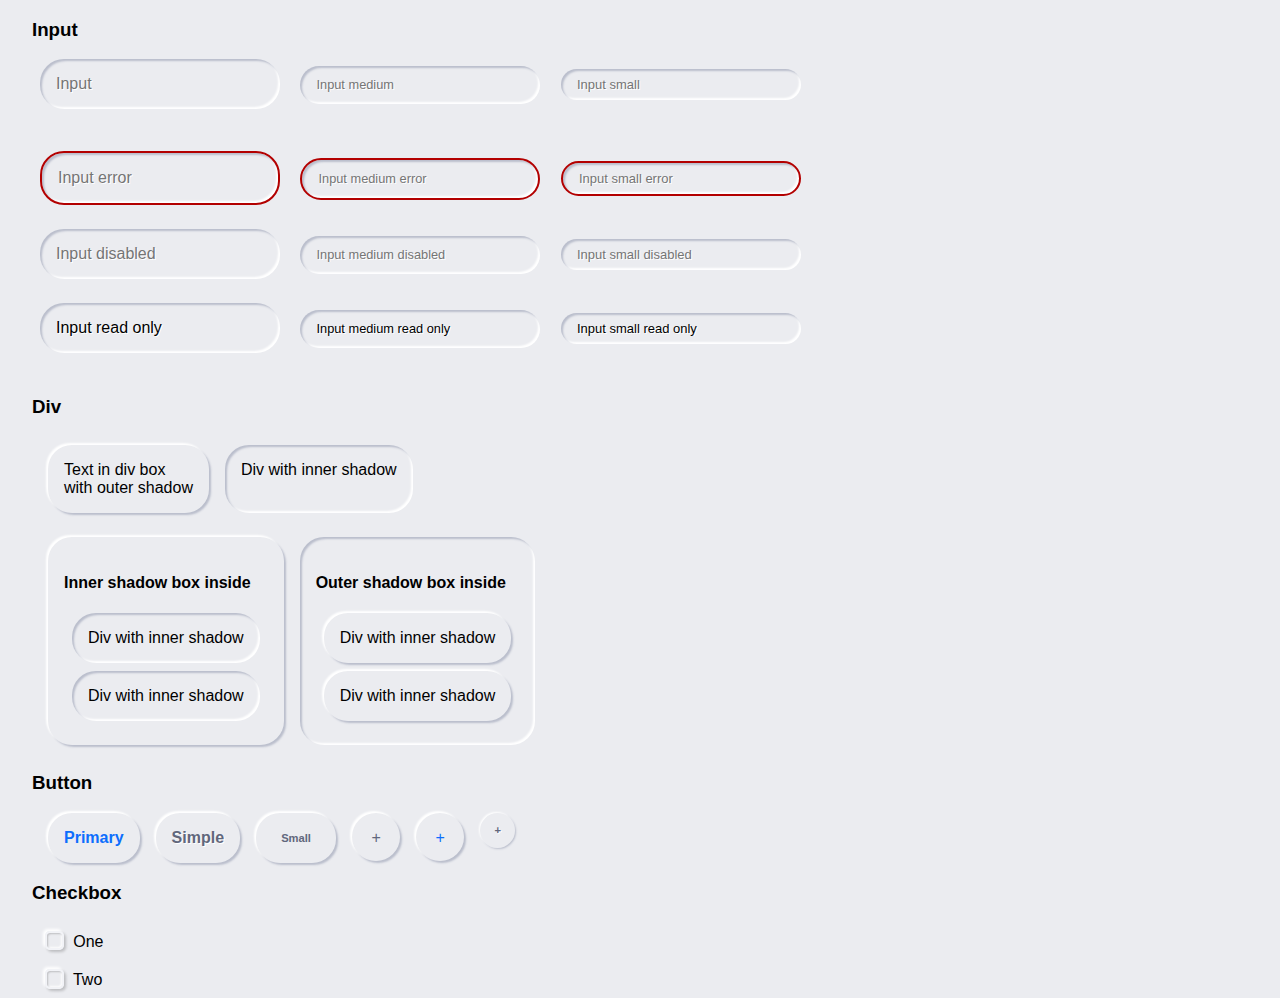
==== docs/index.html @ 8c2aaf08 "Add docs folder" ====
<!DOCTYPE html>
<html>
    <head>
        <meta charset="utf-8">
        <meta http-equiv="X-UA-Compatible" content="IE=edge">
        <meta name="viewport" content="width=device-width, initial-scale=1">

        <meta name="description" content="Neumorphism style">
        <meta name="author" content="Edvardas Jusius">

        <title>Neumorphism style</title>

        <link href="./neu-style.css" rel="stylesheet">
    </head>
    <style>
        html,
        body {
            height: 100%;
            margin: 0 1rem;
        }

        button {
            margin: 0 .5rem !important;
        }
        
        input[type="text"] {
            width: 15rem !important;
            margin-left: .5rem !important;
            margin-right: .5rem !important;
        }

        div {
            margin: .5rem !important;
        }

        pre {
            background: #f4f4f4;
            border: 1px solid #ddd;
            border-left: 3px solid #f36d33;
            color: #666;
            page-break-inside: avoid;
            font-family: monospace;
            font-size: 15px;
            line-height: 1.6;
            margin-bottom: 1.6em;
            max-width: 100%;
            overflow: auto;
            padding: 1em 1.5em;
            display: block;
            word-wrap: break-word;
        }
    </style>
    <body>
        <h3>Input</h3>
        <input class="neu" type="text" placeholder="Input">
        <input class="neu medium" type="text" placeholder="Input medium">
        <input class="neu small" type="text" placeholder="Input small">
        <br>
        <br>
        <input class="neu neu-error" type="text" placeholder="Input error">
        <input class="neu medium neu-error" type="text" placeholder="Input medium error">
        <input class="neu small neu-error" type="text" placeholder="Input small error">
        <br>
        <input class="neu" placeholder="Input disabled" type="text" disabled>
        <input class="neu medium" placeholder="Input medium disabled" type="text" disabled>
        <input class="neu small" placeholder="Input small disabled" type="text" disabled>
        <br>
        <input class="neu" value="Input read only" type="text" readonly>
        <input class="neu medium" value="Input medium read only" type="text" readonly>
        <input class="neu small" value="Input small read only" type="text" readonly>

        <h3>Div</h3>
        <div style="display: flex;">
            <div class="neu neu-shadow-out">
                Text in div box<br>
                with outer shadow
            </div>
            <div class="neu neu-shadow-in">Div with inner shadow</div>
        </div>
        <div style="display: flex;">
            <div class="neu neu-shadow-out">
                <h4>Inner shadow box inside</h4>
                <div class="neu neu-shadow-in">Div with inner shadow</div>
                <div class="neu neu-shadow-in">Div with inner shadow</div>
            </div>
            <div class="neu neu-shadow-in">
                <h4>Outer shadow box inside</h4>
                <div class="neu neu-shadow-out">Div with inner shadow</div>
                <div class="neu neu-shadow-out">Div with inner shadow</div>
            </div>
        </div>

        <h3>Button</h3>
        <div style="display: flex;">
            <button class="neu primary">Primary</button>
            <button class="neu">Simple</button>
            <button class="neu small">Small</button>
            <button class="neu round">+</button>
            <button class="neu round primary">+</button>
            <button class="neu round-small">+</button>
        </div>

        <h3>Checkbox</h3>
        <div>
            <label>
                <input type="checkbox" name="checkbox" [checked]="checked">
                One
            </label>
            <br>
            <label>
                <input type="checkbox" name="checkbox" [checked]="checked">
                Two
            </label>
        </div>
    </body>
</html>
---- docs/neu-style.css ----
:root {
    --neu-primary: #0D6EFD;
    --neu-bg-color: #EBECF0;
    --neu-gray: #AAAAAA;
    --neu-blue: #61677C;
    --neu-shadow: #BABECC;
    --neu-white: #FFFFFF;
}

html,
body {
    font-family: Roboto, "Helvetica Neue", sans-serif;
    background-color: #EBECF0;
}

.neu-back {
    background: #EBECF0;
}

.neu-shadow-out {
    background: #EBECF0;
    box-shadow: -2px -2px 2px #FFFFFF,
                2px 2px 2px #BABECC;
}

.neu-shadow-in {
    background: #EBECF0;
    box-shadow: inset 2px 2px 2px #BABECC,
                inset -2px -2px 2px #FFFFFF;
}

a.neu {
    color: #AAAAAA;
    font-size: 12px;
    text-decoration: underline;
}

label.neu {
    color: gray;
}

div.neu-info, span.neu-info, i.neu-info {
    text-align: center;
    color:#AAAAAA;
    font-size: 12px;
}

div.neu-info {
    padding-top: 20px;
}

input.neu,
button.neu,
select.neu,
div.neu,
textarea.neu {
    border: 0;
    outline: 0;
    border-radius: 1.5rem;
    padding: 1rem;
    background: #EBECF0;
}

input.neu,
select.neu,
button.neu {
    font-size: 1rem;
    text-shadow: 1px 1px 0 #FFFFFF;
}

button.neu {
    cursor: pointer;
    color: #61677C;
    font-weight: bold;
    transition: all 0.2s ease-in-out;
    -webkit-touch-callout: none;
    -webkit-user-select: none;
    -khtml-user-select: none;
    -moz-user-select: none;
    -ms-user-select: none;
    user-select: none;
    box-shadow: -2px -2px 2px #FFFFFF,
                2px 2px 2px #BABECC;
}

button.neu:hover {
    box-shadow: -1px -1px 2px #FFFFFF,
                1px 1px 2px #BABECC;
}

button.neu:active {
    box-shadow: inset 1px 1px 2px #BABECC,
                inset -1px -1px 2px #FFFFFF;
}

button.neu:disabled {
    color: dimgray;
    box-shadow: none;
}

button.neu.primary {
    color: #0D6EFD;
    text-shadow: none;
}

button.neu.primary:disabled {
    color: dimgray;
}

button.neu.small {
    font-size: .7rem;
    padding: .5rem 1rem;
    text-shadow: none;
    min-width: 5rem;
    margin: 0 .3rem;
}

button.neu.round {
    border-radius: 50%;
    width: 3rem;
    height: 3rem;
    text-shadow: none;
    font-weight: normal;
    text-align: center;
}

button.neu.round-small {
    padding: .5rem;
    font-size: .7rem;
    width: 2.2rem;
    height: 2.2rem;
    vertical-align: middle;
    box-shadow: -1px -1px 2px #FFFFFF,
                1px 1px 2px #BABECC;
}

input.neu,
select.neu,
textarea.neu {
    width: 100%;
    margin-bottom: 1.5rem;
    box-sizing: border-box;
    transition: all 0.2s ease-in-out;
    appearance: none;
    -webkit-appearance: none;
    box-shadow: inset 2px 2px 2px #BABECC,
                inset -2px -2px 2px #FFFFFF;
}

input.neu:focus,
select.neu:focus,
textarea.neu:focus {
    box-shadow: inset 1px 1px 2px #BABECC,
                inset -1px -1px 2px #FFFFFF;
}

input.neu:read-only:focus,
select.neu:read-only:focus,
textarea.neu:read-only:focus {
    box-shadow: inset 2px 2px 2px #BABECC,
                inset -2px -2px 2px #FFFFFF;
}

input.neu.neu-error,
select.neu.neu-error,
textarea.neu.neu-error {
    border: 2px solid rgb(179, 0, 0);
}

input.neu.medium,
textarea.neu.medium {
    font-size: .8rem;
    padding: .7rem 1rem;
}

input.neu.small {
    margin-bottom: 0;
    font-size: small;
    padding: .5rem 1rem;
}

div.neu.text-display {
    width: 100%;
    box-sizing: border-box;
    appearance: none;
    -webkit-appearance: none;
    box-shadow: inset 1px 1px 2px #BABECC,
                inset -1px -1px 2px #FFFFFF;
}

.neu-icon-circle {
    background: #EBECF0;
    width: 3rem;
    height: 3rem;
    border-radius: 50%;
    text-align: center;
    margin: 0;
    box-shadow: inset 1px 1px 2px #BABECC,
                inset -1px -1px 2px #FFFFFF;
}

label {
    display: inline-block;
    cursor: pointer;
    padding: .56rem 0;
}

input[type=checkbox] {
    border-radius: 25%;
    font-size: 1rem;
    cursor: pointer;
    height: 1.2rem;
    width: 1.2rem;
    margin: 0 .3rem;
    box-shadow: 2px 2px 3px rgba(0, 0, 0, 0.2),
                    -2px -2px 3px white,
                    inset 1px 1px 2px rgba(0, 0, 0, 0.2),
                    inset -1px -1px 2px white;
    border: .15rem solid #f2f3f7;
    vertical-align: text-bottom;
    
    outline: none;
    user-select: none;
    -webkit-touch-callout: none;
    -webkit-user-select: none;
    -khtml-user-select: none;
    -moz-user-select: none;
    -ms-user-select: none;
    -webkit-appearance: none;
    -webkit-tap-highlight-color: transparent !important;
    -webkit-tap-highlight-color: rgba(0, 0, 0, 0) !important;
    -webkit-touch-callout: none;
    letter-spacing: 0;
    overflow: inherit;

    background-color: initial;
}

input[type=checkbox]:checked {
    box-shadow: 0 0 0.5em rgba(54, 123, 240, 0.7),
                inset 0 -0.1em 0 rgba(0, 0, 0, 0.2),
                inset 0 0.1em 0.1em rgba(255, 255, 255, 0.2);
    border-width: .1rem;
    border-color: #0D6EFD;
    background-color: #0D6EFD;
}
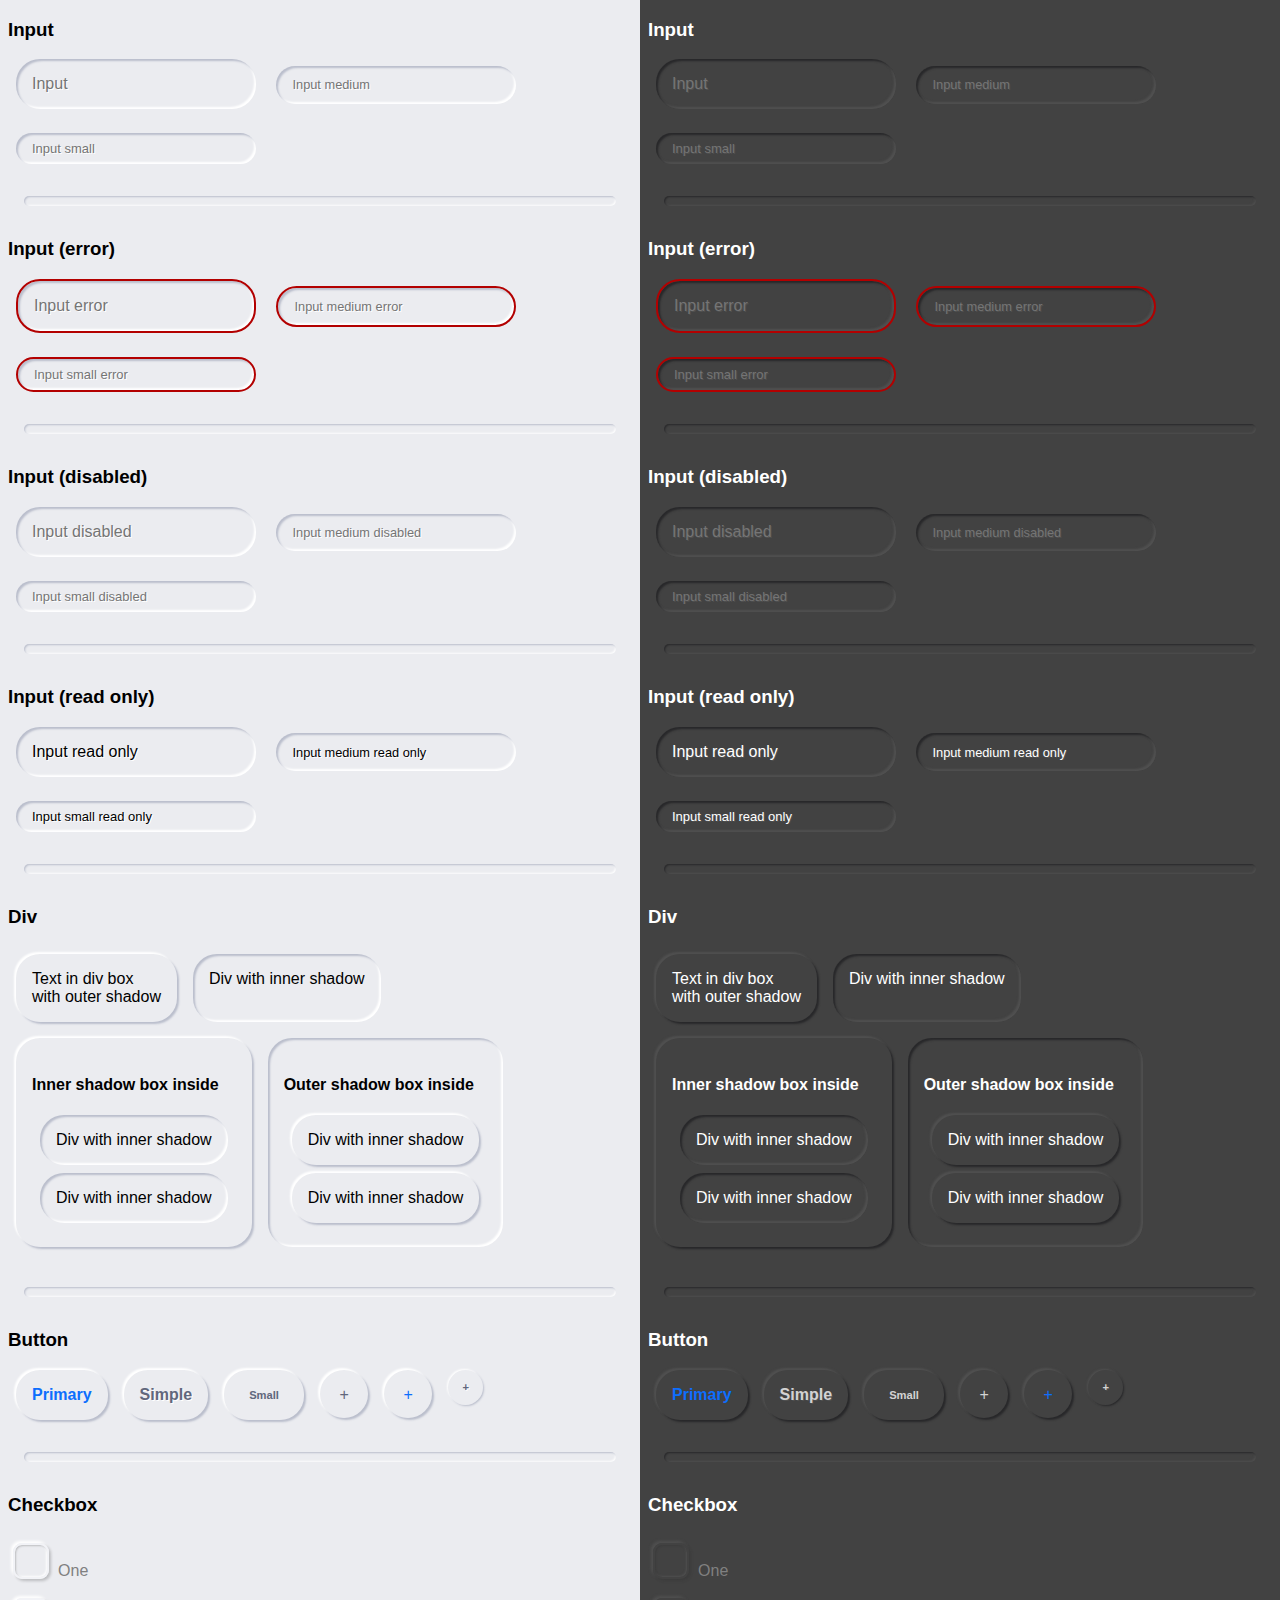
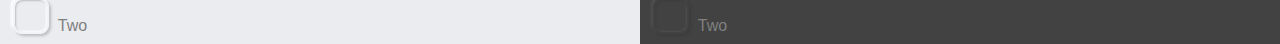
==== commit 99c941ed: "Add dark style" ====
--- a/docs/index.html
+++ b/docs/index.html
@@ -11,12 +11,14 @@
         <title>Neumorphism style</title>
 
         <link href="./neu-style.css" rel="stylesheet">
+        <link href="./neu-dark-style.css" rel="stylesheet">
     </head>
     <style>
         html,
         body {
             height: 100%;
-            margin: 0 1rem;
+            background: white !important;
+            margin: 0;
         }
 
         button {
@@ -29,7 +31,7 @@
             margin-right: .5rem !important;
         }
 
-        div {
+        div.neu, div.neu-dark {
             margin: .5rem !important;
         }
 
@@ -51,66 +53,162 @@
         }
     </style>
     <body>
-        <h3>Input</h3>
-        <input class="neu" type="text" placeholder="Input">
-        <input class="neu medium" type="text" placeholder="Input medium">
-        <input class="neu small" type="text" placeholder="Input small">
-        <br>
-        <br>
-        <input class="neu neu-error" type="text" placeholder="Input error">
-        <input class="neu medium neu-error" type="text" placeholder="Input medium error">
-        <input class="neu small neu-error" type="text" placeholder="Input small error">
-        <br>
-        <input class="neu" placeholder="Input disabled" type="text" disabled>
-        <input class="neu medium" placeholder="Input medium disabled" type="text" disabled>
-        <input class="neu small" placeholder="Input small disabled" type="text" disabled>
-        <br>
-        <input class="neu" value="Input read only" type="text" readonly>
-        <input class="neu medium" value="Input medium read only" type="text" readonly>
-        <input class="neu small" value="Input small read only" type="text" readonly>
-
-        <h3>Div</h3>
-        <div style="display: flex;">
-            <div class="neu neu-shadow-out">
-                Text in div box<br>
-                with outer shadow
+        <div style="display: flex; margin: auto;">
+            <div style="width: 49%; height: 100%; padding: 0 .5rem;" class="neu-back">
+                <h3>Input</h3>
+                <input class="neu" type="text" placeholder="Input">
+                <input class="neu medium" type="text" placeholder="Input medium">
+                <input class="neu small" type="text" placeholder="Input small">
+
+                <div class="neu-line"></div>
+
+                <h3>Input (error)</h3>
+                <input class="neu neu-error" type="text" placeholder="Input error">
+                <input class="neu medium neu-error" type="text" placeholder="Input medium error">
+                <input class="neu small neu-error" type="text" placeholder="Input small error">
+                
+                <div class="neu-line"></div>
+                
+                <h3>Input (disabled)</h3>
+                <input class="neu" placeholder="Input disabled" type="text" disabled>
+                <input class="neu medium" placeholder="Input medium disabled" type="text" disabled>
+                <input class="neu small" placeholder="Input small disabled" type="text" disabled>
+                
+                <div class="neu-line"></div>
+                
+                <h3>Input (read only)</h3>
+                <input class="neu" value="Input read only" type="text" readonly>
+                <input class="neu medium" value="Input medium read only" type="text" readonly>
+                <input class="neu small" value="Input small read only" type="text" readonly>
+        
+                <div class="neu-line"></div>
+                
+                <h3>Div</h3>
+                <div style="display: flex;">
+                    <div class="neu neu-shadow-out">
+                        Text in div box<br>
+                        with outer shadow
+                    </div>
+                    <div class="neu neu-shadow-in">Div with inner shadow</div>
+                </div>
+                <div style="display: flex;">
+                    <div class="neu neu-shadow-out">
+                        <h4>Inner shadow box inside</h4>
+                        <div class="neu neu-shadow-in">Div with inner shadow</div>
+                        <div class="neu neu-shadow-in">Div with inner shadow</div>
+                    </div>
+                    <div class="neu neu-shadow-in">
+                        <h4>Outer shadow box inside</h4>
+                        <div class="neu neu-shadow-out">Div with inner shadow</div>
+                        <div class="neu neu-shadow-out">Div with inner shadow</div>
+                    </div>
+                </div>
+        
+                <div class="neu-line"></div>
+                
+                <h3>Button</h3>
+                <div style="display: flex;">
+                    <button class="neu primary">Primary</button>
+                    <button class="neu">Simple</button>
+                    <button class="neu small">Small</button>
+                    <button class="neu round">+</button>
+                    <button class="neu round primary">+</button>
+                    <button class="neu round-small">+</button>
+                </div>
+        
+                <div class="neu-line"></div>
+                
+                <h3>Checkbox</h3>
+                <div>
+                    <label class="neu">
+                        <input type="checkbox" class="neu" name="checkbox">
+                        One
+                    </label>
+                    <br>
+                    <label  class="neu">
+                        <input type="checkbox" class="neu" name="checkbox">
+                        Two
+                    </label>
+                </div>
             </div>
-            <div class="neu neu-shadow-in">Div with inner shadow</div>
-        </div>
-        <div style="display: flex;">
-            <div class="neu neu-shadow-out">
-                <h4>Inner shadow box inside</h4>
-                <div class="neu neu-shadow-in">Div with inner shadow</div>
-                <div class="neu neu-shadow-in">Div with inner shadow</div>
-            </div>
-            <div class="neu neu-shadow-in">
-                <h4>Outer shadow box inside</h4>
-                <div class="neu neu-shadow-out">Div with inner shadow</div>
-                <div class="neu neu-shadow-out">Div with inner shadow</div>
+            <div style="width: 49%; height: 100%; padding: 0 .5rem;" class="neu-dark-back">
+                <h3>Input</h3>
+                <input class="neu-dark" type="text" placeholder="Input">
+                <input class="neu-dark medium" type="text" placeholder="Input medium">
+                <input class="neu-dark small" type="text" placeholder="Input small">
+
+                <div class="neu-dark-line"></div>
+
+                <h3>Input (error)</h3>
+                <input class="neu-dark neu-error" type="text" placeholder="Input error">
+                <input class="neu-dark medium neu-error" type="text" placeholder="Input medium error">
+                <input class="neu-dark small neu-error" type="text" placeholder="Input small error">
+                
+                <div class="neu-dark-line"></div>
+                
+                <h3>Input (disabled)</h3>
+                <input class="neu-dark" placeholder="Input disabled" type="text" disabled>
+                <input class="neu-dark medium" placeholder="Input medium disabled" type="text" disabled>
+                <input class="neu-dark small" placeholder="Input small disabled" type="text" disabled>
+                
+                <div class="neu-dark-line"></div>
+                
+                <h3>Input (read only)</h3>
+                <input class="neu-dark" value="Input read only" type="text" readonly>
+                <input class="neu-dark medium" value="Input medium read only" type="text" readonly>
+                <input class="neu-dark small" value="Input small read only" type="text" readonly>
+        
+                <div class="neu-dark-line"></div>
+                
+                <h3>Div</h3>
+                <div style="display: flex;">
+                    <div class="neu-dark neu-dark-shadow-out">
+                        Text in div box<br>
+                        with outer shadow
+                    </div>
+                    <div class="neu-dark neu-dark-shadow-in">Div with inner shadow</div>
+                </div>
+                <div style="display: flex;">
+                    <div class="neu-dark neu-dark-shadow-out">
+                        <h4>Inner shadow box inside</h4>
+                        <div class="neu-dark neu-dark-shadow-in">Div with inner shadow</div>
+                        <div class="neu-dark neu-dark-shadow-in">Div with inner shadow</div>
+                    </div>
+                    <div class="neu-dark neu-dark-shadow-in">
+                        <h4>Outer shadow box inside</h4>
+                        <div class="neu-dark neu-dark-shadow-out">Div with inner shadow</div>
+                        <div class="neu-dark neu-dark-shadow-out">Div with inner shadow</div>
+                    </div>
+                </div>
+        
+                <div class="neu-dark-line"></div>
+                
+                <h3>Button</h3>
+                <div style="display: flex;">
+                    <button class="neu-dark primary">Primary</button>
+                    <button class="neu-dark">Simple</button>
+                    <button class="neu-dark small">Small</button>
+                    <button class="neu-dark round">+</button>
+                    <button class="neu-dark round primary">+</button>
+                    <button class="neu-dark round-small">+</button>
+                </div>
+        
+                <div class="neu-dark-line"></div>
+                
+                <h3>Checkbox</h3>
+                <div>
+                    <label class="neu-dark">
+                        <input type="checkbox" class="neu-dark" name="checkbox">
+                        One
+                    </label>
+                    <br>
+                    <label class="neu-dark">
+                        <input type="checkbox" class="neu-dark" name="checkbox">
+                        Two
+                    </label>
+                </div>
             </div>
         </div>
-
-        <h3>Button</h3>
-        <div style="display: flex;">
-            <button class="neu primary">Primary</button>
-            <button class="neu">Simple</button>
-            <button class="neu small">Small</button>
-            <button class="neu round">+</button>
-            <button class="neu round primary">+</button>
-            <button class="neu round-small">+</button>
-        </div>
-
-        <h3>Checkbox</h3>
-        <div>
-            <label>
-                <input type="checkbox" name="checkbox" [checked]="checked">
-                One
-            </label>
-            <br>
-            <label>
-                <input type="checkbox" name="checkbox" [checked]="checked">
-                Two
-            </label>
-        </div>
+        
     </body>
 </html>
--- a/docs/neu-style.css
+++ b/docs/neu-style.css
@@ -199,13 +199,22 @@
                 inset -1px -1px 2px #FFFFFF;
 }
 
-label {
+label.neu {
     display: inline-block;
     cursor: pointer;
     padding: .56rem 0;
 }
 
-input[type=checkbox] {
+div.neu-line {
+    width: 95%;
+    height: 10px;
+    margin: 2rem auto;
+    border-radius: 1.5rem;
+    box-shadow: inset 1px 1px 2px #BABECC,
+                inset -1px -1px 2px #FFFFFF;
+}
+
+input[type=checkbox].neu {
     border-radius: 25%;
     font-size: 1rem;
     cursor: pointer;
@@ -236,7 +245,7 @@
     background-color: initial;
 }
 
-input[type=checkbox]:checked {
+input[type=checkbox].neu:checked {
     box-shadow: 0 0 0.5em rgba(54, 123, 240, 0.7),
                 inset 0 -0.1em 0 rgba(0, 0, 0, 0.2),
                 inset 0 0.1em 0.1em rgba(255, 255, 255, 0.2);
--- a/docs/neu-dark-style.css
+++ b/docs/neu-dark-style.css
@@ -0,0 +1,264 @@
+:root {
+    --neu-dark-primary: #0D6EFD;
+    --neu-dark-bg-color: #424242;
+    --neu-dark-gray: #AAAAAA;
+    --neu-dark-blue: #61677C;
+    --neu-dark-shadow: #28282a;
+    --neu-dark-white: #505050;
+}
+
+html,
+body {
+    font-family: Roboto, "Helvetica Neue", sans-serif;
+    background-color: #424242;
+}
+
+.neu-dark *,
+.neu-dark-back *,
+.neu-dark-shadow-out *,
+.neu-dark-shadow-in * {
+    color: white;
+}
+
+.neu-dark-back {
+    background: #424242;
+}
+
+.neu-dark-shadow-out {
+    background: #424242;
+    box-shadow: -2px -2px 2px #505050,
+                2px 2px 2px #28282a;
+}
+
+.neu-dark-shadow-in {
+    background: #424242;
+    box-shadow: inset 2px 2px 2px #28282a,
+                inset -2px -2px 2px #505050;
+}
+
+a.neu-dark {
+    color: #AAAAAA;
+    font-size: 12px;
+    text-decoration: underline;
+}
+
+label.neu-dark {
+    color: gray;
+}
+
+div.neu-dark-info, span.neu-dark-info, i.neu-dark-info {
+    text-align: center;
+    color:#AAAAAA;
+    font-size: 12px;
+}
+
+div.neu-dark-info {
+    padding-top: 20px;
+}
+
+input.neu-dark,
+button.neu-dark,
+select.neu-dark,
+div.neu-dark,
+textarea.neu-dark {
+    color: white;
+    border: 0;
+    outline: 0;
+    border-radius: 1.5rem;
+    padding: 1rem;
+    background: #424242;
+}
+
+input.neu-dark,
+select.neu-dark,
+button.neu-dark {
+    font-size: 1rem;
+    text-shadow: 1px 1px 0 #505050;
+}
+
+button.neu-dark {
+    cursor: pointer;
+    color: lightgrey;
+    font-weight: bold;
+    transition: all 0.2s ease-in-out;
+    -webkit-touch-callout: none;
+    -webkit-user-select: none;
+    -khtml-user-select: none;
+    -moz-user-select: none;
+    -ms-user-select: none;
+    user-select: none;
+    box-shadow: -2px -2px 2px #505050,
+                2px 2px 2px #28282a;
+}
+
+button.neu-dark:hover {
+    box-shadow: -1px -1px 2px #505050,
+                1px 1px 2px #28282a;
+}
+
+button.neu-dark:active {
+    box-shadow: inset 1px 1px 2px #28282a,
+                inset -1px -1px 2px #505050;
+}
+
+button.neu-dark:disabled {
+    color: dimgray;
+    box-shadow: none;
+}
+
+button.neu-dark.primary {
+    color: #0D6EFD;
+    text-shadow: none;
+}
+
+button.neu-dark.primary:disabled {
+    color: dimgray;
+}
+
+button.neu-dark.small {
+    font-size: .7rem;
+    padding: .5rem 1rem;
+    text-shadow: none;
+    min-width: 5rem;
+    margin: 0 .3rem;
+}
+
+button.neu-dark.round {
+    border-radius: 50%;
+    width: 3rem;
+    height: 3rem;
+    text-shadow: none;
+    font-weight: normal;
+    text-align: center;
+}
+
+button.neu-dark.round-small {
+    padding: .5rem;
+    font-size: .7rem;
+    width: 2.2rem;
+    height: 2.2rem;
+    vertical-align: middle;
+    box-shadow: -1px -1px 2px #505050,
+                1px 1px 2px #28282a;
+}
+
+input.neu-dark,
+select.neu-dark,
+textarea.neu-dark {
+    width: 100%;
+    margin-bottom: 1.5rem;
+    box-sizing: border-box;
+    transition: all 0.2s ease-in-out;
+    appearance: none;
+    -webkit-appearance: none;
+    box-shadow: inset 2px 2px 2px #28282a,
+                inset -2px -2px 2px #505050;
+}
+
+input.neu-dark:focus,
+select.neu-dark:focus,
+textarea.neu-dark:focus {
+    box-shadow: inset 1px 1px 2px #28282a,
+                inset -1px -1px 2px #505050;
+}
+
+input.neu-dark:read-only:focus,
+select.neu-dark:read-only:focus,
+textarea.neu-dark:read-only:focus {
+    box-shadow: inset 2px 2px 2px #28282a,
+                inset -2px -2px 2px #505050;
+}
+
+input.neu-dark.neu-error,
+select.neu-dark.neu-error,
+textarea.neu-dark.neu-error {
+    border: 2px solid rgb(179, 0, 0);
+}
+
+input.neu-dark.medium,
+textarea.neu-dark.medium {
+    font-size: .8rem;
+    padding: .7rem 1rem;
+}
+
+input.neu-dark.small {
+    margin-bottom: 0;
+    font-size: small;
+    padding: .5rem 1rem;
+}
+
+div.neu-dark.text-display {
+    width: 100%;
+    box-sizing: border-box;
+    appearance: none;
+    -webkit-appearance: none;
+    box-shadow: inset 1px 1px 2px #28282a,
+                inset -1px -1px 2px #505050;
+}
+
+.neu-dark-icon-circle {
+    background: #424242;
+    width: 3rem;
+    height: 3rem;
+    border-radius: 50%;
+    text-align: center;
+    margin: 0;
+    box-shadow: inset 1px 1px 2px #28282a,
+                inset -1px -1px 2px #505050;
+}
+
+label.neu-dark {
+    display: inline-block;
+    cursor: pointer;
+    padding: .56rem 0;
+}
+
+div.neu-dark-line {
+    width: 95%;
+    height: 10px;
+    margin: 2rem auto;
+    border-radius: 1.5rem;
+    box-shadow: inset 1px 1px 2px #28282a,
+                inset -1px -1px 2px #505050;
+}
+
+input[type=checkbox].neu-dark {
+    border-radius: 25%;
+    font-size: 1rem;
+    cursor: pointer;
+    height: 1.2rem;
+    width: 1.2rem;
+    margin: 0 .3rem;
+    box-shadow: 2px 2px 3px rgba(40, 40, 42, 0.2),
+                    -2px -2px 3px #505050,
+                    inset 1px 1px 2px rgba(40, 40, 42, 0.2),
+                    inset -1px -1px 2px #505050;
+    border: .15rem solid #424242;
+    vertical-align: text-bottom;
+    
+    outline: none;
+    user-select: none;
+    -webkit-touch-callout: none;
+    -webkit-user-select: none;
+    -khtml-user-select: none;
+    -moz-user-select: none;
+    -ms-user-select: none;
+    -webkit-appearance: none;
+    -webkit-tap-highlight-color: transparent !important;
+    -webkit-tap-highlight-color: rgba(0, 0, 0, 0) !important;
+    -webkit-touch-callout: none;
+    letter-spacing: 0;
+    overflow: inherit;
+
+    background-color: initial;
+}
+
+input[type=checkbox].neu-dark:checked {
+    box-shadow: 0 0 0.5em rgba(54, 123, 240, 0.7),
+                inset 0 -0.1em 0 rgba(0, 0, 0, 0.2),
+                inset 0 0.1em 0.1em rgba(255, 255, 255, 0.2);
+    border-width: .1rem;
+    border-color: #0D6EFD;
+    background-color: #0D6EFD;
+}
+
